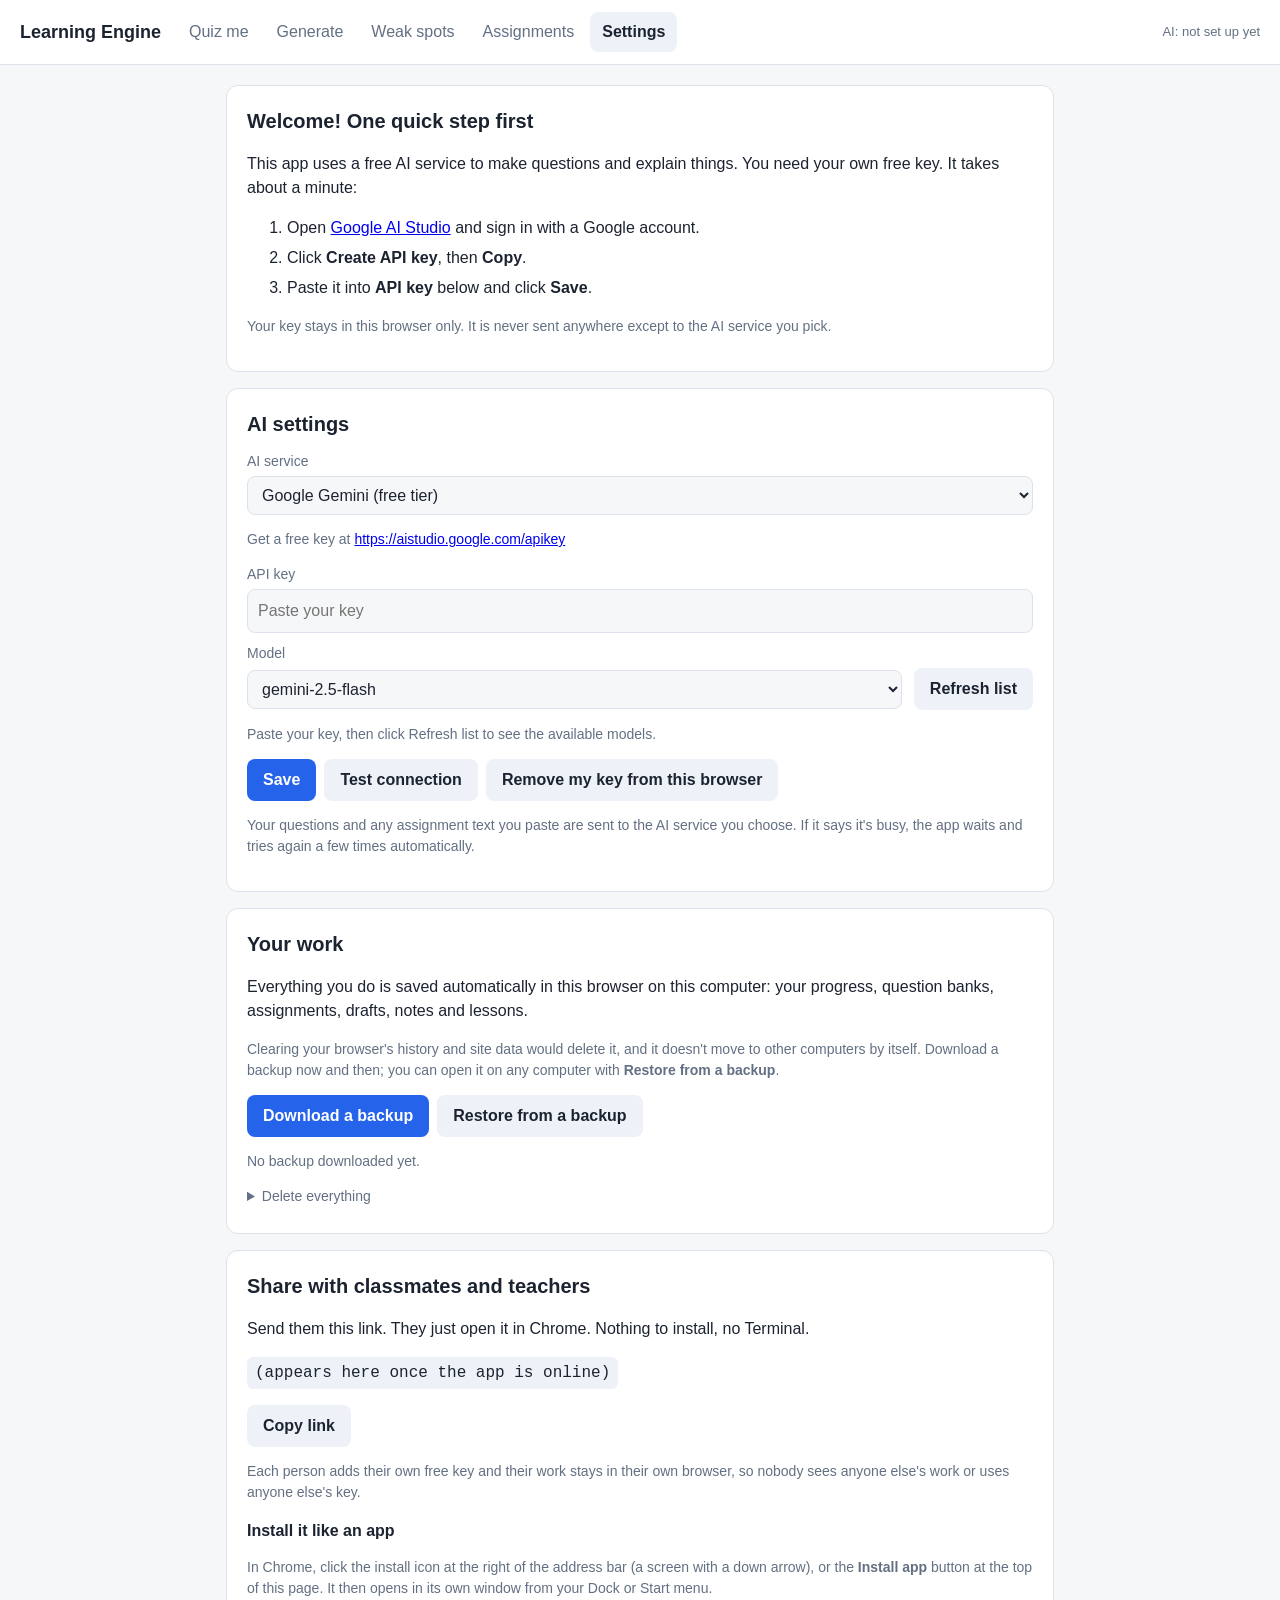
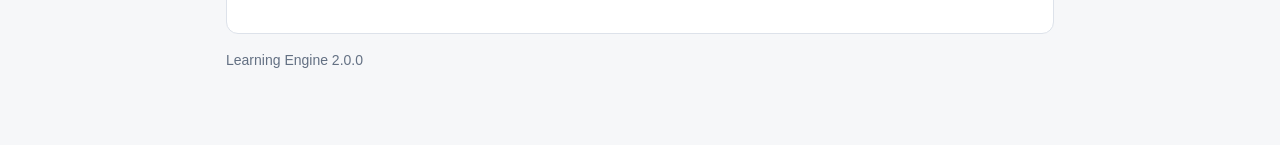
==== app/index.html @ 0292a5a5 "Shareable Chrome app, model picker, saving and study features - New browser app in app/: runs entire" ====
<!doctype html>
<html lang="en">
<head>
<meta charset="utf-8">
<meta name="viewport" content="width=device-width, initial-scale=1">
<!-- Only this site's own scripts may run. Network calls go to the AI service you pick. -->
<meta http-equiv="Content-Security-Policy" content="default-src 'self'; script-src 'self'; style-src 'self' 'unsafe-inline'; img-src 'self' data:; connect-src 'self' https: http://localhost:* http://127.0.0.1:*; manifest-src 'self'; worker-src 'self'; base-uri 'none'; form-action 'none'; object-src 'none'">
<meta name="referrer" content="no-referrer">
<title>Learning Engine</title>
<meta name="description" content="An adaptive tutor for MIDI, sound principles, live sound and your own assignments.">
<meta name="theme-color" content="#2563eb">
<link rel="manifest" href="manifest.webmanifest">
<link rel="icon" href="icons/icon.svg" type="image/svg+xml">
<link rel="apple-touch-icon" href="icons/icon-192.png">
<link rel="stylesheet" href="styles.css">
</head>
<body>
<header>
  <h1>Learning Engine</h1>
  <nav id="nav">
    <button data-tab="quiz" class="active">Quiz me</button>
    <button data-tab="generate">Generate</button>
    <button data-tab="review">Weak spots</button>
    <button data-tab="assign">Assignments</button>
    <button data-tab="settings">Settings</button>
  </nav>
  <span id="ai"></span>
  <button class="btn secondary hidden" id="install-btn">Install app</button>
</header>
<main>
  <div id="banner"></div>

  <!-- QUIZ -->
  <section id="tab-quiz">
    <div class="card" id="today-card">
      <h2>Today</h2>
      <div class="stats">
        <div class="stat"><b id="st-streak">0</b>day streak</div>
        <div class="stat"><b id="st-today">0</b>answered today</div>
        <div class="stat"><b id="st-due">0</b>due for review</div>
      </div>
      <div id="st-due-list"></div>
    </div>
    <div class="card" id="quiz-setup">
      <h2>Quiz me</h2>
      <p class="muted">3 right in a row moves you up a level. 2 wrong in a row moves you down and re-explains the idea.</p>
      <div class="row">
        <div><label for="quiz-topic">Topic</label><select id="quiz-topic"></select></div>
        <div style="flex:0 1 120px"><label for="quiz-n">Questions</label><input id="quiz-n" type="number" min="1" max="50" value="10"></div>
      </div>
      <div class="btns"><button class="btn" id="quiz-start">Start quiz</button></div>
      <div id="quiz-setup-msg"></div>
    </div>
    <div class="card hidden" id="quiz-box">
      <div class="row" style="align-items:center">
        <div id="quiz-title" style="font-weight:600"></div>
        <div style="flex:0 0 auto"><span class="pill" id="quiz-meta"></span></div>
      </div>
      <div id="quiz-body"></div>
      <div class="btns"><button class="btn secondary" id="quiz-stop">Stop quiz</button></div>
    </div>
  </section>

  <!-- GENERATE -->
  <section id="tab-generate" class="hidden">
    <div class="card">
      <h2>Generate new questions</h2>
      <p class="muted">Questions are made one at a time and saved, so later quizzes don't have to wait.</p>
      <div class="row">
        <div><label for="gen-topic">Topic</label><select id="gen-topic"></select></div>
        <div style="flex:0 1 110px"><label for="gen-n">How many</label><input id="gen-n" type="number" min="1" max="20" value="10"></div>
        <div style="flex:0 1 170px"><label for="gen-level">Level</label>
          <select id="gen-level"><option value="">Around my level</option><option>1</option><option>2</option><option>3</option><option>4</option><option>5</option></select></div>
      </div>
      <div class="btns"><button class="btn" id="gen-go">Generate</button></div>
      <div id="gen-status" class="hidden"><p id="gen-msg" class="muted"></p><progress id="gen-bar" value="0" max="10"></progress></div>
      <div id="gen-result"></div>
    </div>
    <div class="card"><h2>Question bank</h2><div id="topics-table"></div></div>
  </section>

  <!-- REVIEW -->
  <section id="tab-review" class="hidden"><div id="review-body"></div></section>

  <!-- ASSIGNMENTS -->
  <section id="tab-assign" class="hidden">
    <div id="assign-list-view">
      <div class="card">
        <div class="row" style="align-items:center"><h2 style="margin:0">Your assignments</h2>
          <div style="flex:0 0 auto"><button class="btn" id="assign-new">Add assignment</button></div></div>
        <div id="assign-list" style="margin-top:8px"></div>
      </div>
      <div class="card hidden" id="assign-form">
        <h2>Add an assignment</h2>
        <div class="row">
          <div><label for="af-title">Title</label><input id="af-title" placeholder="e.g. Live sound report: festival stage"></div>
          <div><label for="af-course">Course / module (optional)</label><input id="af-course"></div>
          <div style="flex:0 1 160px"><label for="af-due">Due (optional)</label><input id="af-due" placeholder="e.g. 12 Dec"></div>
        </div>
        <label for="af-brief">Assignment brief (paste the whole task)</label><textarea id="af-brief"></textarea>
        <label for="af-rubric">Marking rubric or criteria (optional)</label><textarea id="af-rubric" style="min-height:90px"></textarea>
        <div class="btns"><button class="btn" id="af-save">Save</button><button class="btn secondary" id="af-cancel">Cancel</button></div>
        <div id="af-msg"></div>
      </div>
    </div>
    <div id="assign-detail" class="hidden">
      <div class="card">
        <div class="btns" style="margin-top:0"><button class="btn secondary" id="ad-back">← All assignments</button>
          <button class="btn secondary" id="ad-export">Download my work for this assignment</button></div>
        <h2 id="ad-title" style="margin-top:12px"></h2>
        <p class="muted" id="ad-meta"></p>
        <nav id="ad-nav" style="margin:8px 0 0">
          <button data-sub="learn" class="active">Learn</button>
          <button data-sub="write">Writing coach</button>
          <button data-sub="aquiz">Quiz</button>
          <button data-sub="brief">Brief</button>
        </nav>
      </div>
      <div class="card" id="ad-learn">
        <h3 style="margin-top:0">Key concepts for this assignment</h3>
        <div id="ad-concepts"></div>
        <div id="ad-lesson" class="hidden">
          <div id="ad-lesson-out" class="out chat"></div>
          <div class="row"><div><input id="ad-follow" placeholder="Ask a follow-up question..."></div>
            <div style="flex:0 0 auto"><button class="btn" id="ad-follow-go">Ask</button></div></div>
          <p class="muted">Lessons and follow-ups are saved with this assignment.</p>
        </div>
      </div>
      <div class="card hidden" id="ad-write">
        <p class="note warn">Coaching only: this helps you plan, get unstuck and improve your own writing. It won't write the assignment for you.</p>
        <h3>My draft <span class="saved-at" id="aw-draft-saved"></span></h3>
        <textarea id="aw-draft" placeholder="Write or paste your draft here. It saves automatically as you type."></textarea>
        <div class="btns"><button class="btn" id="aw-feedback">Get feedback on my draft</button>
          <button class="btn secondary" id="aw-plan">Plan it: structure and guiding questions</button></div>
        <h3>I'm stuck</h3>
        <div class="row"><div><input id="aw-stuck" placeholder="Which part, and what have you tried?"></div>
          <div style="flex:0 0 auto"><button class="btn secondary" id="aw-hint">Get hints</button></div></div>
        <div id="aw-out" class="out" style="margin-top:16px"></div>
        <h3>My notes <span class="saved-at" id="aw-notes-saved"></span></h3>
        <textarea id="aw-notes" style="min-height:90px" placeholder="Anything you want to remember: sources, ideas, questions for your teacher. Saves automatically."></textarea>
        <h3>Saved</h3><div id="aw-saved" class="muted"></div>
      </div>
      <div class="card hidden" id="ad-aquiz">
        <p>Quiz yourself on the concepts this assignment needs. It uses the same adaptive levels.</p>
        <div class="btns"><button class="btn" id="aq-go">Start assignment quiz</button>
          <button class="btn secondary" id="aq-gen">Make 5 questions first</button></div>
        <div id="aq-msg"></div>
      </div>
      <div class="card hidden" id="ad-brief"><div id="ad-brief-text" class="out"></div>
        <div class="btns"><button class="btn secondary" id="ad-delete">Delete this assignment</button></div></div>
    </div>
  </section>

  <!-- SETTINGS -->
  <section id="tab-settings" class="hidden">
    <div class="card" id="welcome" hidden>
      <h2>Welcome! One quick step first</h2>
      <p>This app uses a free AI service to make questions and explain things. You need your own free key. It takes about a minute:</p>
      <ol class="steps">
        <li>Open <a href="https://aistudio.google.com/apikey" target="_blank" rel="noopener">Google AI Studio</a> and sign in with a Google account.</li>
        <li>Click <b>Create API key</b>, then <b>Copy</b>.</li>
        <li>Paste it into <b>API key</b> below and click <b>Save</b>.</li>
      </ol>
      <p class="muted">Your key stays in this browser only. It is never sent anywhere except to the AI service you pick.</p>
    </div>
    <div class="card">
      <h2>AI settings</h2>
      <label for="set-provider">AI service</label><select id="set-provider"></select>
      <p id="set-keylink" class="muted"></p>
      <div id="set-url-wrap"><label for="set-url">API address</label><input id="set-url" placeholder="https://.../v1/chat/completions"></div>
      <div id="set-key-wrap"><label for="set-key">API key</label><input id="set-key" type="password" autocomplete="off" spellcheck="false"></div>
      <div id="set-model-wrap">
        <label for="set-model-pick">Model</label>
        <div class="row" style="align-items:center">
          <div><select id="set-model-pick"></select></div>
          <div style="flex:0 0 auto"><button class="btn secondary" id="set-load-models">Refresh list</button></div>
        </div>
        <div id="set-model-type-wrap" class="hidden"><label for="set-model">Model name</label><input id="set-model" spellcheck="false"></div>
        <p id="set-model-msg" class="muted"></p>
      </div>
      <div class="btns"><button class="btn" id="set-save">Save</button><button class="btn secondary" id="set-check">Test connection</button>
        <button class="btn secondary" id="set-forget">Remove my key from this browser</button></div>
      <div id="set-msg"></div>
      <p class="muted">Your questions and any assignment text you paste are sent to the AI service you choose. If it says it's busy, the app waits and tries again a few times automatically.</p>
    </div>
    <div class="card">
      <h2>Your work</h2>
      <p>Everything you do is saved automatically in this browser on this computer: your progress, question banks, assignments, drafts, notes and lessons.</p>
      <p class="muted">Clearing your browser's history and site data would delete it, and it doesn't move to other computers by itself. Download a backup now and then; you can open it on any computer with <b>Restore from a backup</b>.</p>
      <div class="btns"><button class="btn" id="bk-download">Download a backup</button>
        <label class="btn" for="bk-file">Restore from a backup</label>
        <input type="file" id="bk-file" accept=".json,application/json" class="hidden">
        <button class="btn secondary hidden" id="bk-legacy">Bring in my saved work from this computer's app folder</button></div>
      <p id="bk-last" class="muted"></p>
      <div id="bk-msg"></div>
      <details><summary class="muted">Delete everything</summary>
        <p class="muted">Removes all your progress, questions, assignments and your key from this browser.</p>
        <button class="btn secondary" id="bk-wipe">Delete all my data from this browser</button></details>
    </div>
    <div class="card">
      <h2>Share with classmates and teachers</h2>
      <p>Send them this link. They just open it in Chrome. Nothing to install, no Terminal.</p>
      <p><code class="link" id="share-link"></code></p>
      <div class="btns"><button class="btn secondary" id="share-copy">Copy link</button></div>
      <p class="muted">Each person adds their own free key and their work stays in their own browser, so nobody sees anyone else's work or uses anyone else's key.</p>
      <h3>Install it like an app</h3>
      <p class="muted">In Chrome, click the install icon at the right of the address bar (a screen with a down arrow), or the <b>Install app</b> button at the top of this page. It then opens in its own window from your Dock or Start menu.</p>
    </div>
    <p class="muted" id="version"></p>
  </section>
</main>
<script type="module" src="ui.js"></script>
</body>
</html>
---- app/styles.css ----
:root {
  --bg: #f6f7f9; --card: #ffffff; --text: #1c2330; --muted: #637083; --line: #dde2ea;
  --accent: #2563eb; --accent-text: #ffffff; --good: #15803d; --good-bg: #e7f6ec;
  --bad: #b91c1c; --bad-bg: #fdecec; --warn: #a16207; --warn-bg: #fdf6e3; --chip: #eef2f8;
}
@media (prefers-color-scheme: dark) {
  :root {
    --bg: #12151b; --card: #1b2029; --text: #e6e9ef; --muted: #98a2b3; --line: #2c3340;
    --accent: #5b8def; --accent-text: #0b0e13; --good: #4ade80; --good-bg: #16301f;
    --bad: #f87171; --bad-bg: #3a1a1a; --warn: #facc15; --warn-bg: #352d12; --chip: #252c38;
  }
}
* { box-sizing: border-box; }
body { margin: 0; background: var(--bg); color: var(--text);
       font: 16px/1.5 -apple-system, BlinkMacSystemFont, "Segoe UI", Helvetica, Arial, sans-serif; }
header { display: flex; align-items: center; gap: 16px; flex-wrap: wrap;
         padding: 12px 20px; background: var(--card); border-bottom: 1px solid var(--line); }
header h1 { font-size: 18px; margin: 0; }
nav { display: flex; gap: 4px; flex-wrap: wrap; }
nav button { background: none; border: 0; color: var(--muted); padding: 8px 12px; border-radius: 8px;
             font: inherit; cursor: pointer; }
nav button.active { background: var(--chip); color: var(--text); font-weight: 600; }
#ai { margin-left: auto; font-size: 13px; color: var(--muted); }
main { max-width: 860px; margin: 0 auto; padding: 20px 16px 60px; }
.card { background: var(--card); border: 1px solid var(--line); border-radius: 12px; padding: 20px; margin-bottom: 16px; }
h2 { font-size: 20px; margin: 0 0 12px; }
h3 { font-size: 16px; margin: 16px 0 8px; }
label { display: block; font-size: 14px; color: var(--muted); margin: 10px 0 4px; }
input, select, textarea { width: 100%; padding: 9px 10px; border: 1px solid var(--line); border-radius: 8px;
                          background: var(--bg); color: var(--text); font: inherit; }
textarea { min-height: 140px; resize: vertical; }
.row { display: flex; gap: 12px; flex-wrap: wrap; align-items: flex-end; }
.row > * { flex: 1 1 160px; }
button.btn { background: var(--accent); color: var(--accent-text); border: 0; border-radius: 8px;
             padding: 9px 16px; font: inherit; font-weight: 600; cursor: pointer; }
button.btn.secondary { background: var(--chip); color: var(--text); }
button.btn:disabled { opacity: .5; cursor: default; }
.btns { display: flex; gap: 8px; flex-wrap: wrap; margin-top: 12px; }
.muted { color: var(--muted); font-size: 14px; }
.choice { display: block; width: 100%; text-align: left; margin: 8px 0; padding: 12px 14px;
          border: 1px solid var(--line); border-radius: 10px; background: var(--bg); color: var(--text);
          font: inherit; cursor: pointer; }
.choice:hover:not(:disabled) { border-color: var(--accent); }
.choice.right { border-color: var(--good); background: var(--good-bg); }
.choice.wrong { border-color: var(--bad); background: var(--bad-bg); }
.choice b { display: inline-block; width: 24px; }
.pill { display: inline-block; padding: 2px 10px; border-radius: 999px; background: var(--chip); font-size: 13px; }
.note { padding: 10px 14px; border-radius: 10px; margin: 12px 0; }
.note.good { background: var(--good-bg); color: var(--good); }
.note.bad { background: var(--bad-bg); color: var(--bad); }
.note.warn { background: var(--warn-bg); color: var(--warn); }
.out { white-space: normal; }
.out p { margin: 8px 0; }
.out ul, .out ol { margin: 6px 0; padding-left: 22px; }
.thinking::after { content: "Thinking"; animation: dots 1.2s steps(4) infinite; color: var(--muted); }
@keyframes dots { 0% { content: "Thinking"; } 25% { content: "Thinking."; } 50% { content: "Thinking.."; } 75% { content: "Thinking..."; } }
table { width: 100%; border-collapse: collapse; font-size: 14px; }
th, td { text-align: left; padding: 8px 6px; border-bottom: 1px solid var(--line); }
.bar { height: 8px; border-radius: 4px; background: var(--chip); overflow: hidden; min-width: 80px; }
.bar span { display: block; height: 100%; }
.list-item { display: flex; justify-content: space-between; align-items: center; gap: 12px;
             padding: 10px 0; border-bottom: 1px solid var(--line); }
.list-item:last-child { border-bottom: 0; }
.hidden { display: none !important; }
progress { width: 100%; height: 10px; }
.chat .me { background: var(--chip); padding: 8px 12px; border-radius: 10px; margin: 10px 0; }
.stats { display: flex; gap: 10px; flex-wrap: wrap; }
.stat { flex: 1 1 150px; background: var(--chip); border-radius: 10px; padding: 10px 14px; }
.stat b { display: block; font-size: 22px; }
.saved-at { font-size: 13px; color: var(--muted); }
#install-btn { margin-left: 8px; }
.steps li { margin: 6px 0; }
details { margin: 6px 0; }
summary { cursor: pointer; }
code.link { word-break: break-all; background: var(--chip); padding: 4px 8px; border-radius: 6px; display: inline-block; }
label.btn { display: inline-block; margin: 0; background: var(--chip); color: var(--text); border-radius: 8px;
            padding: 9px 16px; font-size: 16px; font-weight: 600; cursor: pointer; }
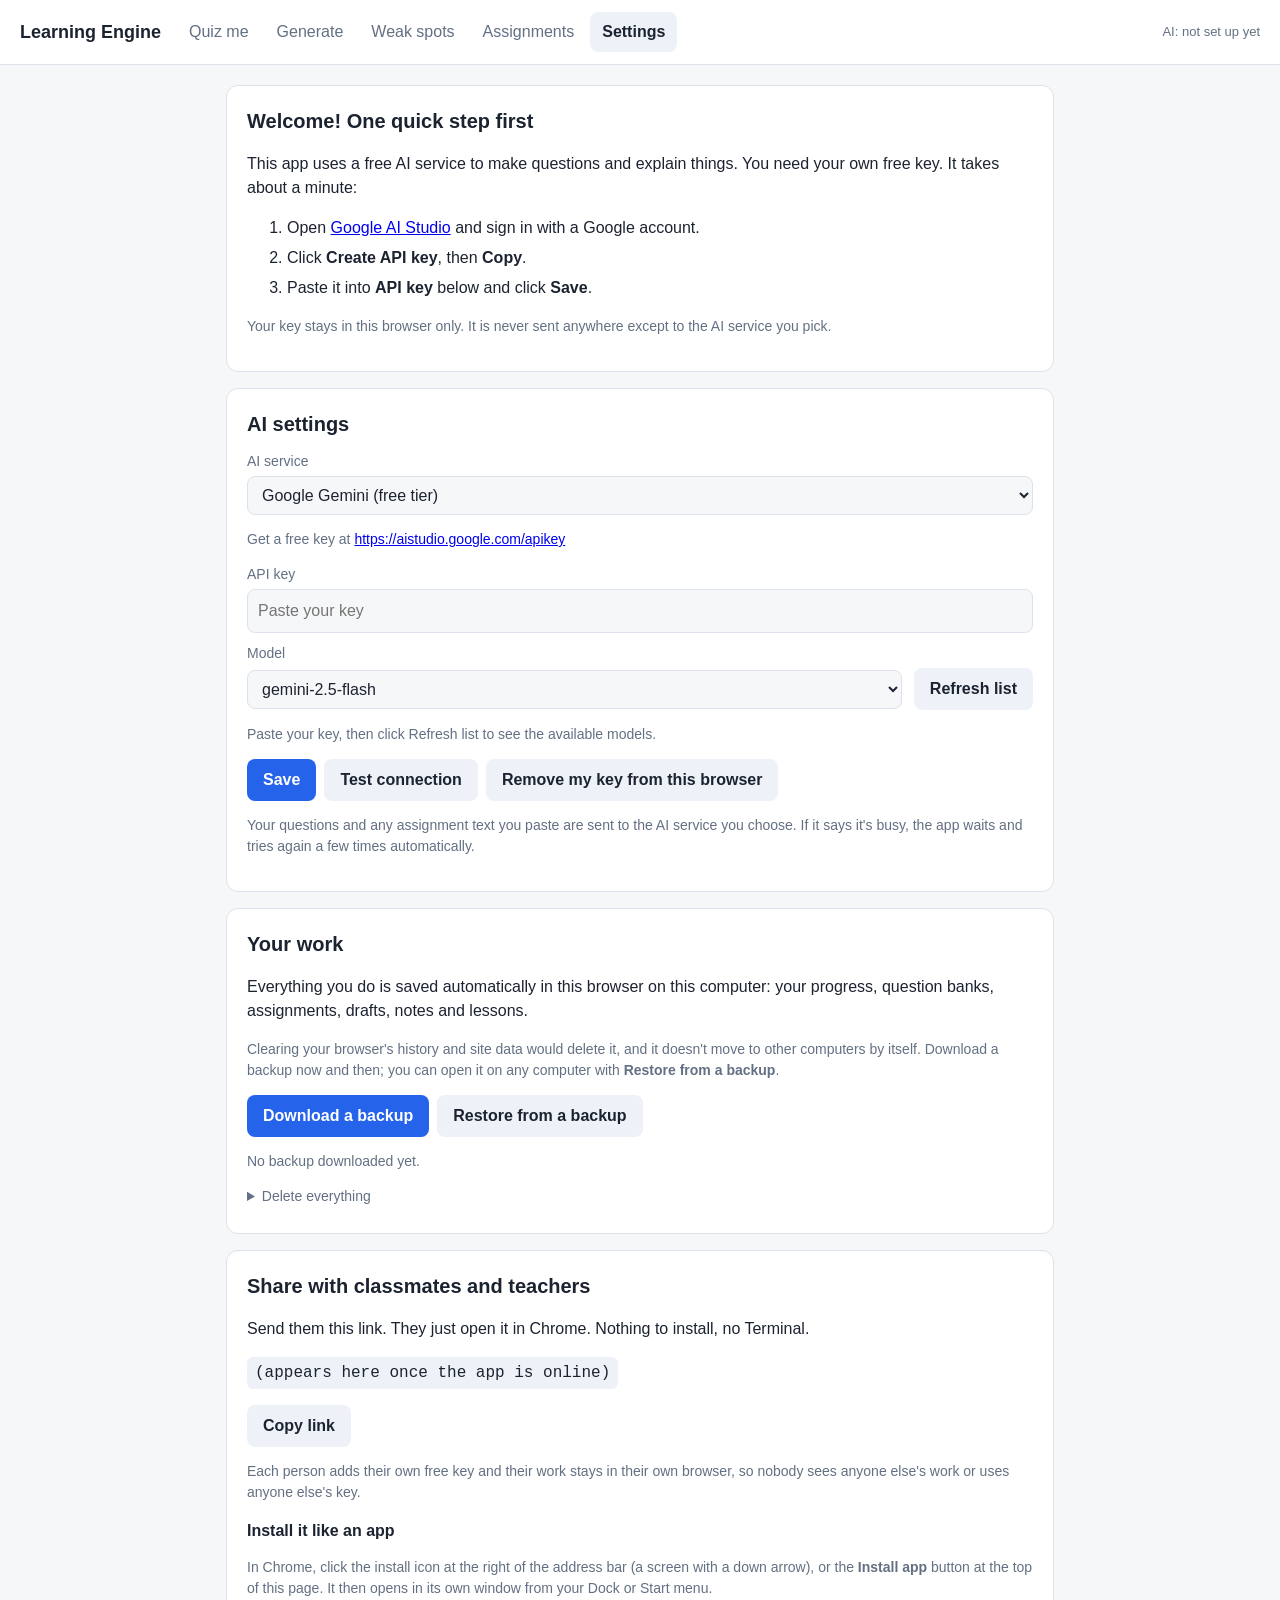
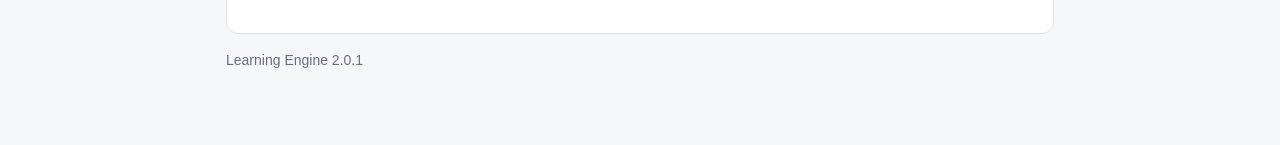
==== commit 1f4143b5: "Fix the app hanging on "Thinking" when Gemini doesn't answer - Time limits: 45 s for an online servi" ====
--- a/app/index.html
+++ b/app/index.html
@@ -29,6 +29,7 @@
 </header>
 <main>
   <div id="banner"></div>
+  <div id="busy-note" class="note warn hidden" role="status"></div>
 
   <!-- QUIZ -->
   <section id="tab-quiz">
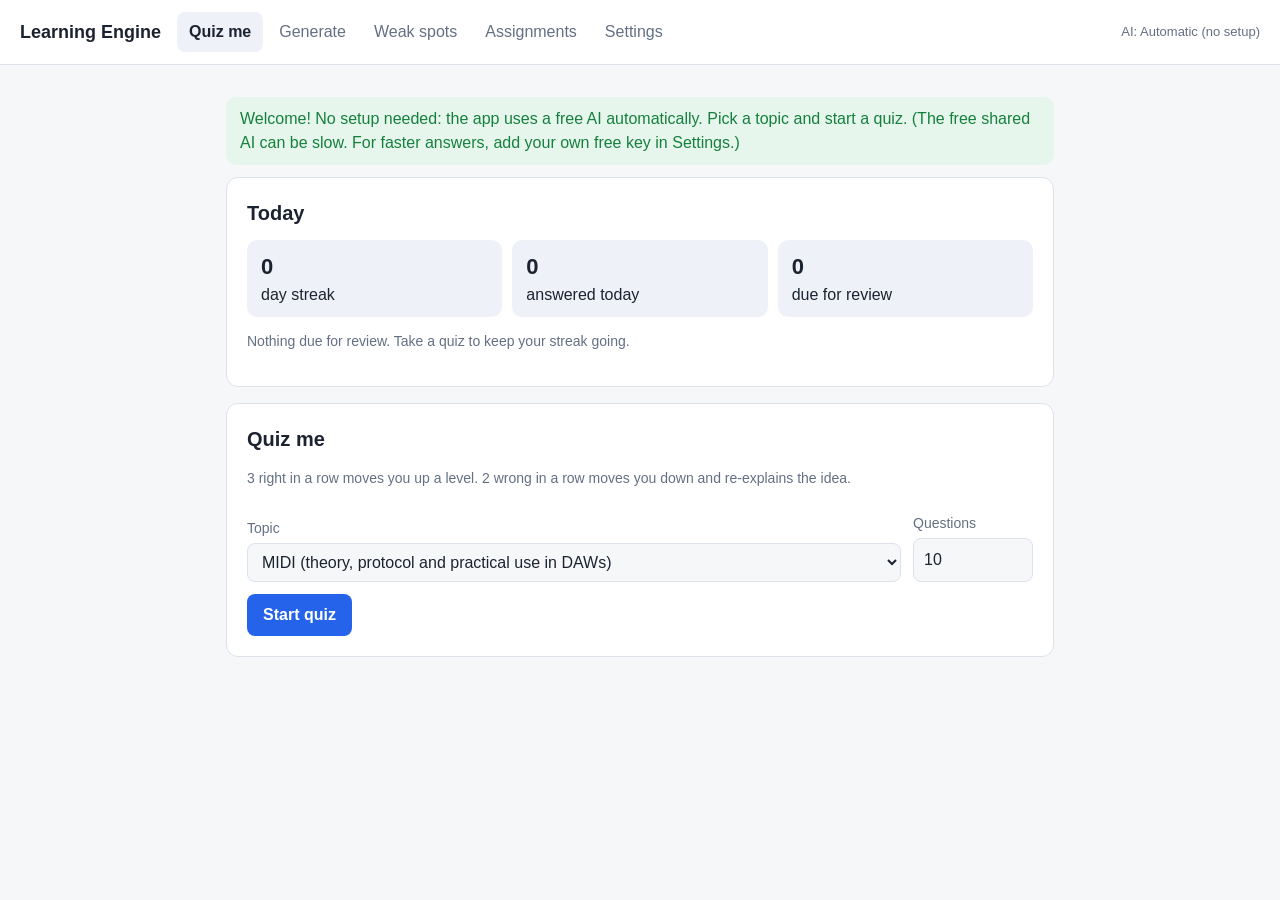
==== commit a7444a6e: "Add AI options that need no key or account - New default "Automatic (no setup)": first-time visitors" ====
--- a/app/index.html
+++ b/app/index.html
@@ -3,8 +3,9 @@
 <head>
 <meta charset="utf-8">
 <meta name="viewport" content="width=device-width, initial-scale=1">
-<!-- Only this site's own scripts may run. Network calls go to the AI service you pick. -->
-<meta http-equiv="Content-Security-Policy" content="default-src 'self'; script-src 'self'; style-src 'self' 'unsafe-inline'; img-src 'self' data:; connect-src 'self' https: http://localhost:* http://127.0.0.1:*; manifest-src 'self'; worker-src 'self'; base-uri 'none'; form-action 'none'; object-src 'none'">
+<!-- Only this site's own scripts may run, plus the pinned private-AI library from jsDelivr
+     (loaded only if you choose "Private AI on this computer"). Network calls go to the AI you pick. -->
+<meta http-equiv="Content-Security-Policy" content="default-src 'self'; script-src 'self' https://esm.run https://cdn.jsdelivr.net 'wasm-unsafe-eval'; style-src 'self' 'unsafe-inline'; img-src 'self' data:; connect-src 'self' https: http://localhost:* http://127.0.0.1:*; manifest-src 'self'; worker-src 'self'; base-uri 'none'; form-action 'none'; object-src 'none'">
 <meta name="referrer" content="no-referrer">
 <title>Learning Engine</title>
 <meta name="description" content="An adaptive tutor for MIDI, sound principles, live sound and your own assignments.">
@@ -154,35 +155,37 @@
 
   <!-- SETTINGS -->
   <section id="tab-settings" class="hidden">
-    <div class="card" id="welcome" hidden>
-      <h2>Welcome! One quick step first</h2>
-      <p>This app uses a free AI service to make questions and explain things. You need your own free key. It takes about a minute:</p>
-      <ol class="steps">
-        <li>Open <a href="https://aistudio.google.com/apikey" target="_blank" rel="noopener">Google AI Studio</a> and sign in with a Google account.</li>
-        <li>Click <b>Create API key</b>, then <b>Copy</b>.</li>
-        <li>Paste it into <b>API key</b> below and click <b>Save</b>.</li>
-      </ol>
-      <p class="muted">Your key stays in this browser only. It is never sent anywhere except to the AI service you pick.</p>
-    </div>
-    <div class="card">
-      <h2>AI settings</h2>
-      <label for="set-provider">AI service</label><select id="set-provider"></select>
-      <p id="set-keylink" class="muted"></p>
-      <div id="set-url-wrap"><label for="set-url">API address</label><input id="set-url" placeholder="https://.../v1/chat/completions"></div>
-      <div id="set-key-wrap"><label for="set-key">API key</label><input id="set-key" type="password" autocomplete="off" spellcheck="false"></div>
-      <div id="set-model-wrap">
-        <label for="set-model-pick">Model</label>
-        <div class="row" style="align-items:center">
-          <div><select id="set-model-pick"></select></div>
-          <div style="flex:0 0 auto"><button class="btn secondary" id="set-load-models">Refresh list</button></div>
+    <div class="card">
+      <h2>Choose your AI</h2>
+      <p class="muted">The app needs an AI to write questions and explain things. The first options work straight away: no account, no key.</p>
+      <div id="ai-options" role="radiogroup" aria-label="AI options"></div>
+      <div id="webllm-box" class="hidden">
+        <div class="btns"><button class="btn" id="webllm-go">Download the private AI now</button></div>
+        <progress id="webllm-bar" class="hidden" value="0" max="1"></progress>
+        <p id="webllm-msg" class="muted"></p>
+      </div>
+      <div class="btns"><button class="btn secondary" id="set-check">Test the AI</button></div>
+      <div id="set-msg"></div>
+      <details id="adv" style="margin-top:16px">
+        <summary><b>Advanced: use your own free key</b> <span class="muted">(faster and more reliable)</span></summary>
+        <p class="muted">Free keys from Google Gemini, Groq or OpenRouter make the app much faster. Your key stays in this browser only and is sent only to the service you pick.</p>
+        <label for="set-provider">AI service</label><select id="set-provider"></select>
+        <p id="set-keylink" class="muted"></p>
+        <div id="set-url-wrap"><label for="set-url">API address</label><input id="set-url" placeholder="https://.../v1/chat/completions"></div>
+        <div id="set-key-wrap"><label for="set-key">API key</label><input id="set-key" type="password" autocomplete="off" spellcheck="false"></div>
+        <div id="set-model-wrap">
+          <label for="set-model-pick">Model</label>
+          <div class="row" style="align-items:center">
+            <div><select id="set-model-pick"></select></div>
+            <div style="flex:0 0 auto"><button class="btn secondary" id="set-load-models">Refresh list</button></div>
+          </div>
+          <div id="set-model-type-wrap" class="hidden"><label for="set-model">Model name</label><input id="set-model" spellcheck="false"></div>
+          <p id="set-model-msg" class="muted"></p>
         </div>
-        <div id="set-model-type-wrap" class="hidden"><label for="set-model">Model name</label><input id="set-model" spellcheck="false"></div>
-        <p id="set-model-msg" class="muted"></p>
-      </div>
-      <div class="btns"><button class="btn" id="set-save">Save</button><button class="btn secondary" id="set-check">Test connection</button>
-        <button class="btn secondary" id="set-forget">Remove my key from this browser</button></div>
-      <div id="set-msg"></div>
-      <p class="muted">Your questions and any assignment text you paste are sent to the AI service you choose. If it says it's busy, the app waits and tries again a few times automatically.</p>
+        <div class="btns"><button class="btn" id="set-save">Use this service</button>
+          <button class="btn secondary" id="set-forget">Remove my key from this browser</button></div>
+        <div id="adv-msg"></div>
+      </details>
     </div>
     <div class="card">
       <h2>Your work</h2>
@@ -203,7 +206,7 @@
       <p>Send them this link. They just open it in Chrome. Nothing to install, no Terminal.</p>
       <p><code class="link" id="share-link"></code></p>
       <div class="btns"><button class="btn secondary" id="share-copy">Copy link</button></div>
-      <p class="muted">Each person adds their own free key and their work stays in their own browser, so nobody sees anyone else's work or uses anyone else's key.</p>
+      <p class="muted">It works straight away with no account or key. Each person's work stays in their own browser, so nobody sees anyone else's work. Anyone who adds their own key keeps it to themselves.</p>
       <h3>Install it like an app</h3>
       <p class="muted">In Chrome, click the install icon at the right of the address bar (a screen with a down arrow), or the <b>Install app</b> button at the top of this page. It then opens in its own window from your Dock or Start menu.</p>
     </div>
--- a/app/styles.css
+++ b/app/styles.css
@@ -76,3 +76,12 @@
 code.link { word-break: break-all; background: var(--chip); padding: 4px 8px; border-radius: 6px; display: inline-block; }
 label.btn { display: inline-block; margin: 0; background: var(--chip); color: var(--text); border-radius: 8px;
             padding: 9px 16px; font-size: 16px; font-weight: 600; cursor: pointer; }
+.ai-opt { display: flex; gap: 12px; align-items: flex-start; padding: 12px; margin: 8px 0; border: 1px solid var(--line);
+          border-radius: 10px; cursor: pointer; background: var(--bg); }
+.ai-opt.on { border-color: var(--accent); }
+.ai-opt input { width: auto; margin-top: 4px; }
+.ai-opt .why { font-size: 14px; color: var(--muted); margin: 2px 0 0; }
+.ai-opt .tag { font-size: 12px; padding: 1px 8px; border-radius: 999px; background: var(--chip); margin-left: 6px; }
+.ai-opt .tag.good { background: var(--good-bg); color: var(--good); }
+.ai-opt .tag.bad { background: var(--bad-bg); color: var(--bad); }
+.ai-opt.off { opacity: .6; cursor: default; }
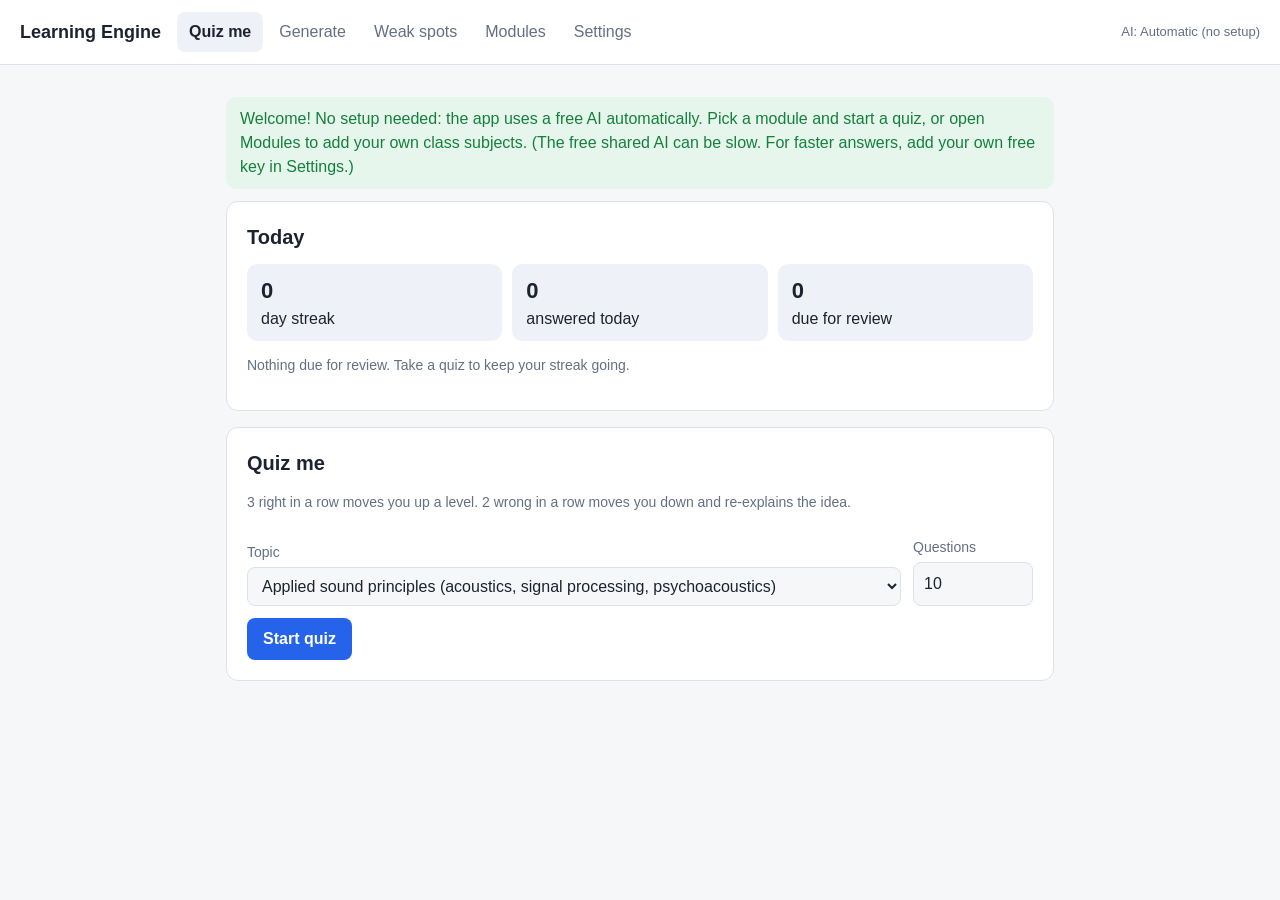
==== commit e12b9948: "Add modules: one folder per class subject, each holding its own assignments - Web app: Modules tab s" ====
--- a/app/index.html
+++ b/app/index.html
@@ -8,7 +8,7 @@
 <meta http-equiv="Content-Security-Policy" content="default-src 'self'; script-src 'self' https://esm.run https://cdn.jsdelivr.net 'wasm-unsafe-eval'; style-src 'self' 'unsafe-inline'; img-src 'self' data:; connect-src 'self' https: http://localhost:* http://127.0.0.1:*; manifest-src 'self'; worker-src 'self'; base-uri 'none'; form-action 'none'; object-src 'none'">
 <meta name="referrer" content="no-referrer">
 <title>Learning Engine</title>
-<meta name="description" content="An adaptive tutor for MIDI, sound principles, live sound and your own assignments.">
+<meta name="description" content="An adaptive tutor for your music course modules and assignments.">
 <meta name="theme-color" content="#2563eb">
 <link rel="manifest" href="manifest.webmanifest">
 <link rel="icon" href="icons/icon.svg" type="image/svg+xml">
@@ -22,7 +22,7 @@
     <button data-tab="quiz" class="active">Quiz me</button>
     <button data-tab="generate">Generate</button>
     <button data-tab="review">Weak spots</button>
-    <button data-tab="assign">Assignments</button>
+    <button data-tab="assign">Modules</button>
     <button data-tab="settings">Settings</button>
   </nav>
   <span id="ai"></span>
@@ -84,19 +84,64 @@
   <!-- REVIEW -->
   <section id="tab-review" class="hidden"><div id="review-body"></div></section>
 
-  <!-- ASSIGNMENTS -->
+  <!-- MODULES (each one a folder holding its own assignments) -->
   <section id="tab-assign" class="hidden">
-    <div id="assign-list-view">
-      <div class="card">
-        <div class="row" style="align-items:center"><h2 style="margin:0">Your assignments</h2>
+    <div id="mod-list-view">
+      <div class="card">
+        <div class="row" style="align-items:center"><h2 style="margin:0">Your modules</h2>
+          <div style="flex:0 0 auto"><button class="btn" id="mod-new">Add a module</button></div></div>
+        <p class="muted">Each module is a folder for one class subject. It keeps its own questions, progress, notes and assignments.</p>
+        <div id="mod-list" class="folders"></div>
+      </div>
+      <div class="card hidden" id="mod-form">
+        <h2>Add a module</h2>
+        <label for="mf-name">Name</label><input id="mf-name" placeholder="e.g. Studio recording">
+        <label for="mf-desc">Short description (optional)</label><input id="mf-desc" placeholder="e.g. Recording bands in the studio, from mic choice to the final mix">
+        <label for="mf-notes">Course notes or syllabus (optional)</label>
+        <textarea id="mf-notes" style="min-height:90px" placeholder="Paste the module outline, learning outcomes or your class notes. Questions will follow them."></textarea>
+        <label for="mf-subs">Subtopics to be quizzed on (optional, one per line)</label>
+        <textarea id="mf-subs" style="min-height:90px" placeholder="Leave blank and the AI will suggest some."></textarea>
+        <div class="btns"><button class="btn" id="mf-save">Save module</button><button class="btn secondary" id="mf-cancel">Cancel</button></div>
+        <div id="mf-msg"></div>
+      </div>
+    </div>
+    <div id="mod-view" class="hidden">
+      <div class="card">
+        <div class="btns" style="margin-top:0"><button class="btn secondary" id="mv-back">← All modules</button></div>
+        <h2 id="mv-title" style="margin-top:12px"></h2>
+        <p class="muted" id="mv-desc"></p>
+        <p class="muted" id="mv-stats"></p>
+        <div class="btns"><button class="btn" id="mv-quiz">Quiz this module</button>
+          <button class="btn secondary" id="mv-review">Review due</button>
+          <button class="btn secondary" id="mv-gen">Make questions</button>
+          <button class="btn secondary" id="mv-edit">Edit module</button>
+          <button class="btn secondary" id="mv-zip">Download this folder</button></div>
+        <div id="mv-msg"></div>
+      </div>
+      <div class="card hidden" id="me-form">
+        <h2>Edit module</h2>
+        <label for="me-name">Name</label><input id="me-name">
+        <label for="me-desc">Short description</label><input id="me-desc">
+        <label for="me-notes">Course notes or syllabus</label><textarea id="me-notes" style="min-height:90px"></textarea>
+        <label for="me-subs">Subtopics (one per line)</label><textarea id="me-subs" style="min-height:110px"></textarea>
+        <div class="btns"><button class="btn" id="me-save">Save changes</button>
+          <button class="btn secondary" id="me-suggest">Suggest subtopics with AI</button>
+          <button class="btn secondary" id="me-cancel">Cancel</button></div>
+        <div id="me-msg"></div>
+        <details style="margin-top:12px"><summary class="muted">Delete this module</summary>
+          <p class="muted">Deletes this module's questions and progress. Its assignments are kept and move to the General folder.</p>
+          <button class="btn secondary" id="me-delete">Delete this module</button></details>
+      </div>
+      <div class="card">
+        <div class="row" style="align-items:center"><h2 style="margin:0">Assignments in this module</h2>
           <div style="flex:0 0 auto"><button class="btn" id="assign-new">Add assignment</button></div></div>
         <div id="assign-list" style="margin-top:8px"></div>
       </div>
       <div class="card hidden" id="assign-form">
-        <h2>Add an assignment</h2>
+        <h2>Add an assignment to <span id="af-mod"></span></h2>
         <div class="row">
           <div><label for="af-title">Title</label><input id="af-title" placeholder="e.g. Live sound report: festival stage"></div>
-          <div><label for="af-course">Course / module (optional)</label><input id="af-course"></div>
+          <div><label for="af-course">Course code (optional)</label><input id="af-course"></div>
           <div style="flex:0 1 160px"><label for="af-due">Due (optional)</label><input id="af-due" placeholder="e.g. 12 Dec"></div>
         </div>
         <label for="af-brief">Assignment brief (paste the whole task)</label><textarea id="af-brief"></textarea>
@@ -104,10 +149,14 @@
         <div class="btns"><button class="btn" id="af-save">Save</button><button class="btn secondary" id="af-cancel">Cancel</button></div>
         <div id="af-msg"></div>
       </div>
+      <div class="card">
+        <h2>My notes for this module <span class="saved-at" id="mv-notes-saved"></span></h2>
+        <textarea id="mv-notes" style="min-height:110px" placeholder="Class notes, links, things to revise. Saves automatically."></textarea>
+      </div>
     </div>
     <div id="assign-detail" class="hidden">
       <div class="card">
-        <div class="btns" style="margin-top:0"><button class="btn secondary" id="ad-back">← All assignments</button>
+        <div class="btns" style="margin-top:0"><button class="btn secondary" id="ad-back">← Back to module</button>
           <button class="btn secondary" id="ad-export">Download my work for this assignment</button></div>
         <h2 id="ad-title" style="margin-top:12px"></h2>
         <p class="muted" id="ad-meta"></p>
@@ -149,6 +198,10 @@
         <div id="aq-msg"></div>
       </div>
       <div class="card hidden" id="ad-brief"><div id="ad-brief-text" class="out"></div>
+        <div class="row" style="align-items:flex-end;margin-top:12px">
+          <div><label for="ad-move">Folder (module)</label><select id="ad-move"></select></div>
+          <div style="flex:0 0 auto"><button class="btn secondary" id="ad-move-go">Move</button></div></div>
+        <div id="ad-move-msg"></div>
         <div class="btns"><button class="btn secondary" id="ad-delete">Delete this assignment</button></div></div>
     </div>
   </section>
@@ -190,8 +243,10 @@
     <div class="card">
       <h2>Your work</h2>
       <p>Everything you do is saved automatically in this browser on this computer: your progress, question banks, assignments, drafts, notes and lessons.</p>
+      <p class="muted">The backup file is what you restore from. The .zip gives you one folder per module with its notes and assignments, to read or hand in.</p>
       <p class="muted">Clearing your browser's history and site data would delete it, and it doesn't move to other computers by itself. Download a backup now and then; you can open it on any computer with <b>Restore from a backup</b>.</p>
       <div class="btns"><button class="btn" id="bk-download">Download a backup</button>
+        <button class="btn secondary" id="bk-zip">Download everything as folders (.zip)</button>
         <label class="btn" for="bk-file">Restore from a backup</label>
         <input type="file" id="bk-file" accept=".json,application/json" class="hidden">
         <button class="btn secondary hidden" id="bk-legacy">Bring in my saved work from this computer's app folder</button></div>
--- a/app/styles.css
+++ b/app/styles.css
@@ -85,3 +85,11 @@
 .ai-opt .tag.good { background: var(--good-bg); color: var(--good); }
 .ai-opt .tag.bad { background: var(--bad-bg); color: var(--bad); }
 .ai-opt.off { opacity: .6; cursor: default; }
+
+/* Modules shown as folders */
+.folders { display: grid; grid-template-columns: repeat(auto-fill, minmax(230px, 1fr)); gap: 12px; margin-top: 12px; }
+.folder { border: 1px solid var(--line, #d6dbe3); border-radius: 12px; padding: 12px 14px; background: var(--card, #fff);
+  display: flex; flex-direction: column; gap: 6px; text-align: left; cursor: pointer; font: inherit; color: inherit; }
+.folder:hover, .folder:focus-visible { border-color: var(--accent, #2563eb); }
+.folder b::before { content: "📁 "; }
+.folder .muted { font-size: 13px; }
